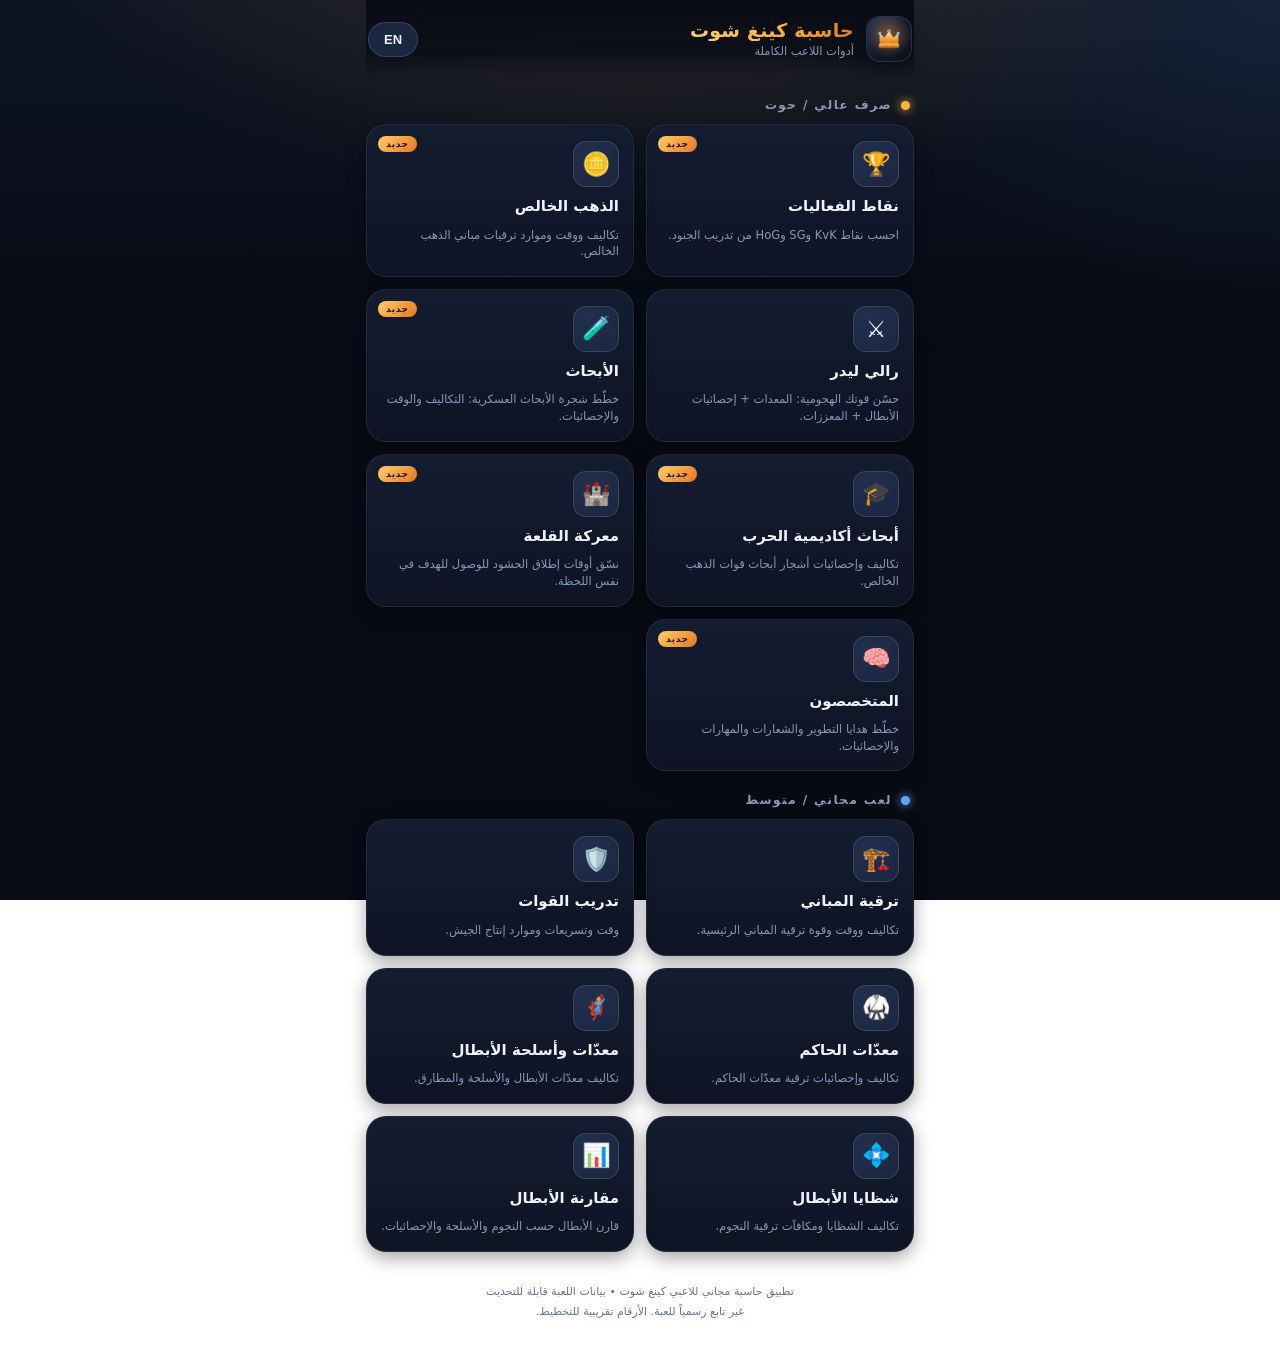
==== index.html @ 48570711 "Initial commit via Netlify [skip ci]" ====
<!DOCTYPE html>
<html lang="ar" dir="rtl">
<head>
<meta charset="UTF-8" />
<meta name="viewport" content="width=device-width, initial-scale=1.0, viewport-fit=cover" />
<meta name="theme-color" content="#080b14" />
<title>حاسبة كينغ شوت</title>
<link rel="manifest" href="manifest.webmanifest" />
<link rel="icon" href="icon.svg" type="image/svg+xml" />
<link rel="apple-touch-icon" href="icon-192.png" />
<link rel="stylesheet" href="styles.css" />
</head>
<body>
<div class="app">
  <header class="top">
    <button class="backbtn" id="backBtn" aria-label="back">→</button>
    <div class="logo"><img src="icon.svg" alt="K" /></div>
    <div class="brand"><span class="name" id="brandName">حاسبة كينغ شوت</span><small id="brandSub">أدوات اللاعب الكاملة</small></div>
    <button class="langbtn" id="langBtn">EN</button>
  </header>

  <!-- HOME -->
  <div class="view active" id="home">
    <div class="install" id="installBar">
      <span id="installTxt">ثبّت التطبيق على جهازك</span>
      <button id="installBtn">تثبيت</button>
    </div>
    <div id="homeContent"></div>
    <footer id="footer"></footer>
  </div>

  <!-- CALCULATOR -->
  <div class="view" id="calc">
    <div class="calc-head"><div class="chip" id="calcChip"></div><div><h2 id="calcTitle"></h2><p id="calcDesc"></p></div></div>
    <div class="panel" id="calcInputs"></div>
    <div class="results" id="calcResults"></div>
  </div>
</div>

<script src="data.js"></script>
<script src="data2.js"></script>
<script src="data3.js"></script>
<script src="data4.js"></script>
<script src="app.js"></script>
</body>
</html>
---- styles.css ----
:root{
  --bg:#080b14; --bg2:#0e1424;
  --surface:#141c30; --surface2:#1b2640; --surface3:#222f4d;
  --line:rgba(255,255,255,.07); --line2:rgba(255,255,255,.13);
  --txt:#eef2fb; --muted:#8a98b5; --muted2:#67738f;
  --gold:#f7b53b; --gold2:#ffcf6b; --gold-deep:#e8761f;
  --red:#ff5d6c; --blue:#5aa9ff; --green:#46e0a0;
  --shadow:0 16px 40px rgba(0,0,0,.5);
  --shadow-sm:0 6px 18px rgba(0,0,0,.35);
}
*{box-sizing:border-box;-webkit-tap-highlight-color:transparent}
html,body{margin:0;padding:0}
body{
  font-family:"Segoe UI",Tahoma,system-ui,"Noto Sans Arabic",sans-serif;
  color:var(--txt);min-height:100vh;
  background:
    radial-gradient(900px 480px at 50% -120px,rgba(247,181,59,.16),transparent 70%),
    radial-gradient(700px 500px at 100% 0,rgba(90,169,255,.10),transparent 60%),
    linear-gradient(180deg,var(--bg2),var(--bg) 40%);
  background-attachment:fixed;
  padding-bottom:env(safe-area-inset-bottom);
  overscroll-behavior-y:none;
}
.app{max-width:580px;margin:0 auto;padding:0 16px 48px}

/* ---------- Header ---------- */
header.top{
  position:sticky;top:0;z-index:30;
  background:linear-gradient(180deg,rgba(8,11,20,.92),rgba(8,11,20,.72) 70%,transparent);
  backdrop-filter:blur(14px);-webkit-backdrop-filter:blur(14px);
  display:flex;align-items:center;gap:12px;padding:16px 2px 14px;margin-bottom:14px;
}
.logo{width:46px;height:46px;border-radius:14px;flex-shrink:0;box-shadow:var(--shadow-sm);
  background:#0e1424;border:1px solid var(--line2)}
.logo img{width:100%;height:100%;display:block;border-radius:14px}
.brand{flex:1;min-width:0}
.brand .name{font-weight:800;font-size:19px;letter-spacing:.2px;line-height:1.1;
  background:linear-gradient(92deg,var(--gold2),var(--gold) 55%,var(--gold-deep));
  -webkit-background-clip:text;background-clip:text;color:transparent}
.brand small{display:block;font-weight:500;font-size:11.5px;color:var(--muted);margin-top:3px}
.langbtn{background:var(--surface2);border:1px solid var(--line2);color:var(--txt);border-radius:999px;
  padding:9px 15px;font-weight:800;font-size:13px;cursor:pointer;transition:.15s}
.langbtn:active{transform:scale(.95)}
.backbtn{background:var(--surface2);border:1px solid var(--line2);color:var(--txt);border-radius:12px;
  width:42px;height:42px;display:none;place-items:center;cursor:pointer;font-size:20px;flex-shrink:0}
.backbtn:active{transform:scale(.95)}

/* ---------- Install bar ---------- */
.install{display:none;background:linear-gradient(135deg,rgba(247,181,59,.14),rgba(232,118,31,.06));
  border:1px solid rgba(247,181,59,.4);border-radius:16px;padding:13px 15px;margin-bottom:16px;
  font-size:13.5px;align-items:center;gap:10px}
.install button{margin-inline-start:auto;background:linear-gradient(135deg,var(--gold2),var(--gold-deep));
  color:#241402;border:none;border-radius:11px;padding:9px 16px;font-weight:800;cursor:pointer;white-space:nowrap}

/* ---------- Section title ---------- */
.sec-title{display:flex;align-items:center;gap:9px;margin:22px 4px 12px;font-size:12px;color:var(--muted);
  font-weight:800;text-transform:uppercase;letter-spacing:1.4px}
.sec-title .dot{width:9px;height:9px;border-radius:50%;background:var(--gold);box-shadow:0 0 10px var(--gold)}
.sec-title.free .dot{background:var(--blue);box-shadow:0 0 10px var(--blue)}
.sec-title .ln{flex:1;height:1px;background:linear-gradient(90deg,var(--line2),transparent)}

/* ---------- Tools grid ---------- */
.grid{display:grid;grid-template-columns:1fr 1fr;gap:12px}
.tool{position:relative;overflow:hidden;cursor:pointer;border-radius:20px;padding:16px 14px;min-height:122px;
  display:flex;flex-direction:column;gap:10px;transition:transform .14s,border-color .14s;
  background:linear-gradient(180deg,var(--surface),var(--bg2));border:1px solid var(--line);
  box-shadow:var(--shadow-sm)}
.tool::before{content:"";position:absolute;inset:0 0 auto 0;height:2px;
  background:linear-gradient(90deg,transparent,var(--gold),transparent);opacity:0;transition:.2s}
.tool:active{transform:scale(.97)}
.tool.live:active{border-color:var(--gold)}
.tool.live:hover::before{opacity:.9}
.tool .ic{width:46px;height:46px;border-radius:13px;display:grid;place-items:center;font-size:23px;
  background:radial-gradient(circle at 30% 25%,var(--surface3),var(--surface2));border:1px solid var(--line2)}
.tool h3{margin:0;font-size:15px;font-weight:800;line-height:1.3}
.tool p{margin:0;font-size:11.5px;color:var(--muted);line-height:1.45}
.tool.soon{opacity:.5}
.tool.soon .ic{filter:grayscale(.6)}
.badge{position:absolute;top:11px;inset-inline-end:11px;font-size:9px;font-weight:900;letter-spacing:.6px;
  padding:3px 8px;border-radius:999px;background:linear-gradient(135deg,var(--gold2),var(--gold-deep));color:#241402}
.badge.soon{background:var(--surface3);color:var(--muted);border:1px solid var(--line2)}

/* ---------- Calculator view ---------- */
.view{display:none}
.view.active{display:block;animation:fade .28s ease}
@keyframes fade{from{opacity:0;transform:translateY(8px)}to{opacity:1;transform:none}}
.calc-head{display:flex;gap:13px;align-items:flex-start;margin:6px 2px 18px}
.calc-head .chip{width:50px;height:50px;border-radius:15px;display:grid;place-items:center;font-size:26px;flex-shrink:0;
  background:radial-gradient(circle at 30% 25%,var(--surface3),var(--surface2));border:1px solid var(--line2)}
.calc-head h2{margin:0 0 4px;font-size:22px;font-weight:800;line-height:1.15}
.calc-head p{margin:0;color:var(--muted);font-size:13px;line-height:1.5}

.panel{background:linear-gradient(180deg,var(--surface),var(--bg2));border:1px solid var(--line);
  border-radius:20px;padding:18px;margin-bottom:14px;box-shadow:var(--shadow-sm)}
.panel-title{font-size:12px;font-weight:800;color:var(--muted);letter-spacing:.8px;text-transform:uppercase;margin:-2px 0 14px}
.field{margin-bottom:15px}
.field:last-child{margin-bottom:0}
label{display:block;font-size:12.5px;color:var(--muted);font-weight:700;margin-bottom:8px}
select,input[type=number],input[type=text]{
  width:100%;background:var(--bg);border:1px solid var(--line2);color:var(--txt);border-radius:13px;
  padding:14px 15px;font-size:15.5px;font-weight:700;font-family:inherit;outline:none;transition:border-color .15s;
  -webkit-appearance:none;appearance:none}
select{background-image:url("data:image/svg+xml,%3Csvg xmlns='http://www.w3.org/2000/svg' width='12' height='8' viewBox='0 0 12 8'%3E%3Cpath fill='%238a98b5' d='M1 1l5 5 5-5'/%3E%3C/svg%3E");
  background-repeat:no-repeat;background-position:left 16px center;padding-inline-start:38px}
html[dir=ltr] select{background-position:right 16px center;padding-inline-start:15px;padding-inline-end:38px}
select:focus,input:focus{border-color:var(--gold)}
.row2{display:grid;grid-template-columns:1fr 1fr;gap:11px}
.row3{display:grid;grid-template-columns:1fr 1fr 1fr;gap:9px}
.seg{display:flex;gap:7px;flex-wrap:wrap}
.seg button{flex:1;min-width:42px;background:var(--bg);border:1px solid var(--line2);color:var(--txt);
  border-radius:11px;padding:11px 6px;font-weight:800;font-size:13.5px;cursor:pointer;transition:.12s}
.seg button.on{background:linear-gradient(135deg,var(--gold2),var(--gold-deep));color:#241402;border-color:transparent}

/* ---------- Results ---------- */
.results{position:relative;border-radius:20px;padding:18px;overflow:hidden;
  background:linear-gradient(180deg,var(--surface2),var(--surface));border:1px solid rgba(247,181,59,.34);
  box-shadow:var(--shadow)}
.results::before{content:"";position:absolute;inset:0 0 auto 0;height:3px;
  background:linear-gradient(90deg,var(--gold-deep),var(--gold2),var(--gold-deep))}
.results h4{margin:0 0 14px;font-size:12.5px;color:var(--gold);font-weight:900;letter-spacing:1px;text-transform:uppercase}
.stat{display:flex;align-items:center;gap:12px;padding:12px 0;border-bottom:1px solid var(--line)}
.stat:last-child{border-bottom:none}
.stat .si{width:38px;height:38px;border-radius:11px;background:var(--bg);display:grid;place-items:center;font-size:18px;flex-shrink:0;border:1px solid var(--line)}
.stat .sl{flex:1;font-size:14px;color:var(--muted);font-weight:700}
.stat .sv{font-size:17px;font-weight:800;letter-spacing:.3px;text-align:end}
.stat .sv small{color:var(--muted2);font-weight:600;font-size:11.5px}
.stat .sv.big{font-size:20px;color:var(--gold2)}
.stat.total{margin-top:4px;padding-top:14px;border-top:2px solid var(--line2)}
.hint{font-size:11.5px;color:var(--muted);margin-top:12px;line-height:1.55;text-align:center}
.empty{text-align:center;color:var(--muted);font-size:13.5px;padding:14px 6px;line-height:1.6}

footer{text-align:center;color:var(--muted2);font-size:11px;margin-top:30px;line-height:1.8;padding:0 10px}
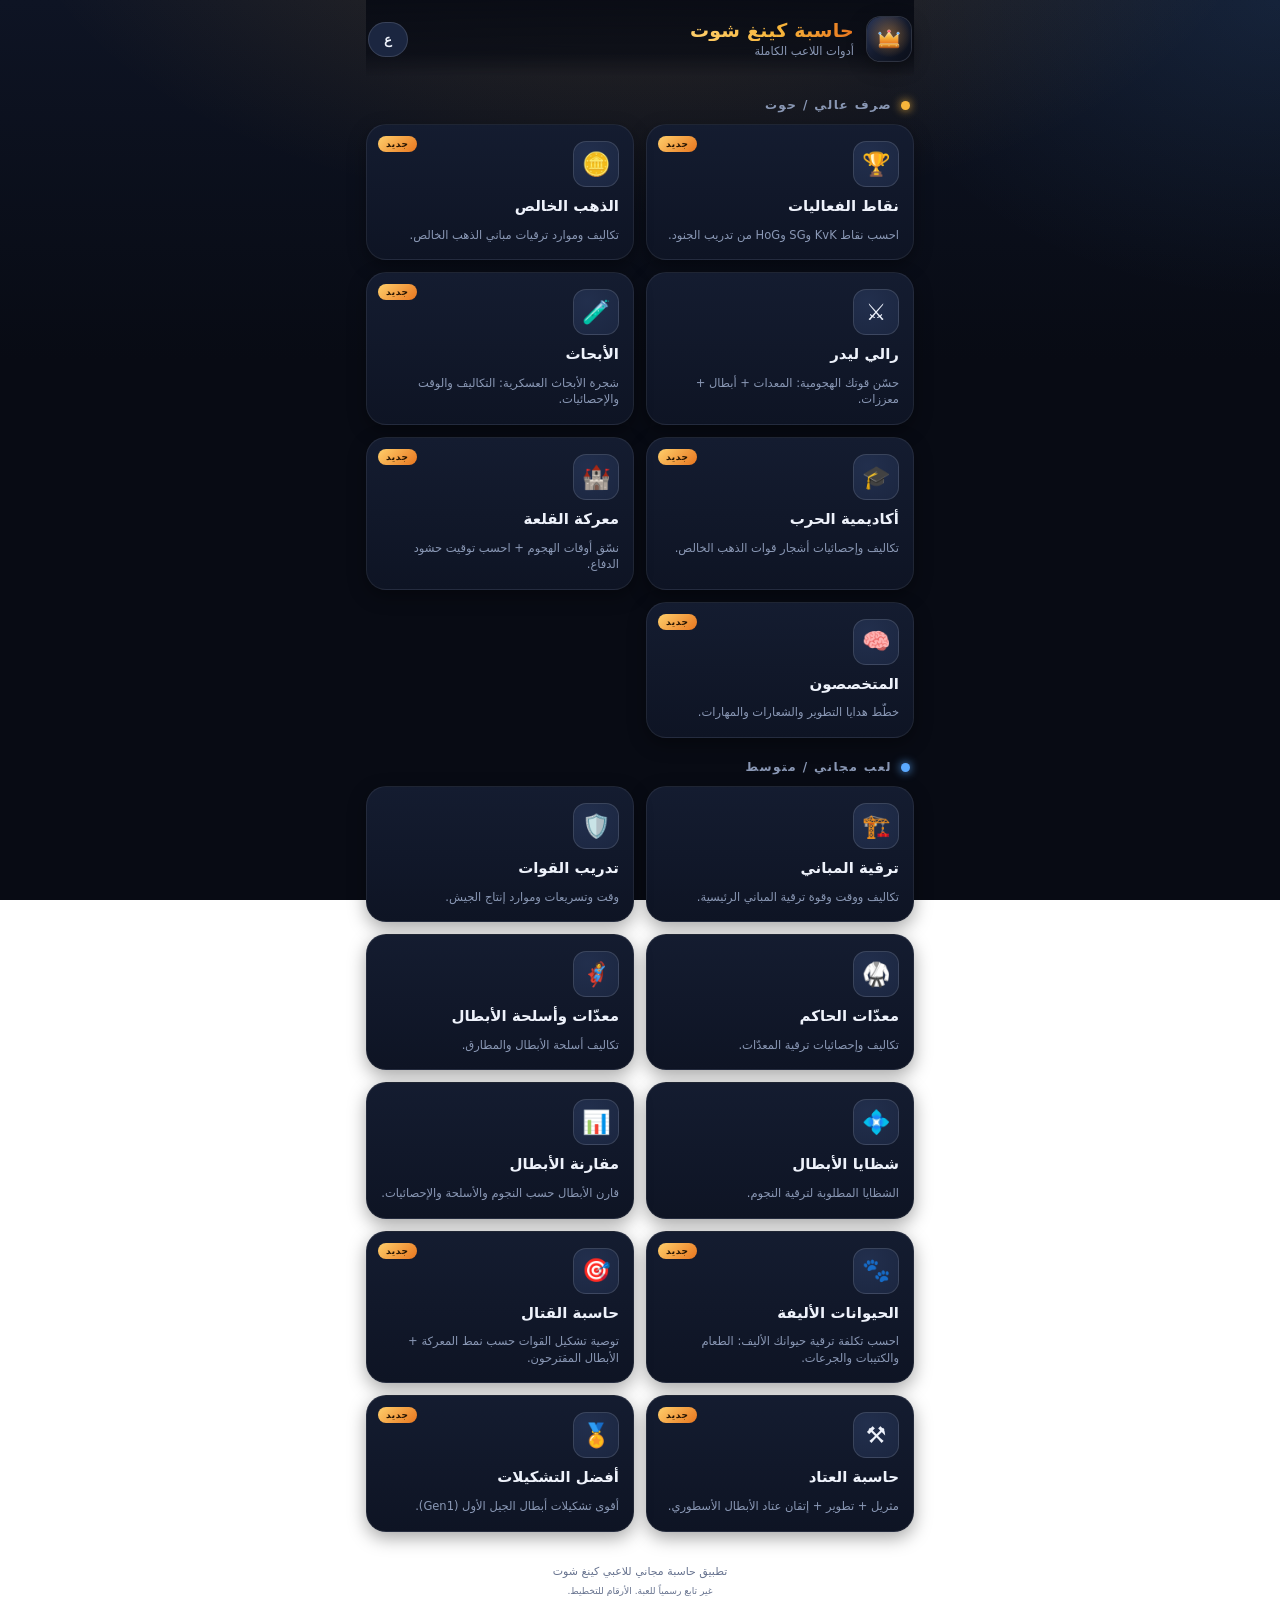
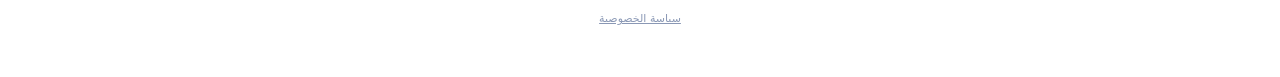
==== commit bba252b8: "Restructure to clean root + deploy latest - Serve app from repo root (remove nested kingshot-app/kin" ====
--- a/index.html
+++ b/index.html
@@ -9,6 +9,7 @@
 <link rel="icon" href="icon.svg" type="image/svg+xml" />
 <link rel="apple-touch-icon" href="icon-192.png" />
 <link rel="stylesheet" href="styles.css" />
+<script async src="https://pagead2.googlesyndication.com/pagead/js/adsbygoogle.js?client=ca-pub-5024836373924564" crossorigin="anonymous"></script>
 </head>
 <body>
 <div class="app">
@@ -16,7 +17,16 @@
     <button class="backbtn" id="backBtn" aria-label="back">→</button>
     <div class="logo"><img src="icon.svg" alt="K" /></div>
     <div class="brand"><span class="name" id="brandName">حاسبة كينغ شوت</span><small id="brandSub">أدوات اللاعب الكاملة</small></div>
-    <button class="langbtn" id="langBtn">EN</button>
+    <div class="lang-wrap" id="langWrap">
+      <button class="langbtn" id="langBtn" aria-label="Language">ع</button>
+      <div class="lang-drop" id="langDrop">
+        <button data-lang="ar">عربي</button>
+        <button data-lang="en">English</button>
+        <button data-lang="zh">中文</button>
+        <button data-lang="ko">한국어</button>
+        <button data-lang="es">Español</button>
+      </div>
+    </div>
   </header>
 
   <!-- HOME -->
@@ -41,6 +51,7 @@
 <script src="data2.js"></script>
 <script src="data3.js"></script>
 <script src="data4.js"></script>
+<script src="data5.js"></script>
 <script src="app.js"></script>
 </body>
 </html>
--- a/styles.css
+++ b/styles.css
@@ -44,6 +44,21 @@
 .backbtn{background:var(--surface2);border:1px solid var(--line2);color:var(--txt);border-radius:12px;
   width:42px;height:42px;display:none;place-items:center;cursor:pointer;font-size:20px;flex-shrink:0}
 .backbtn:active{transform:scale(.95)}
+
+/* ---------- Language picker ---------- */
+.lang-wrap{position:relative;flex-shrink:0}
+.lang-drop{
+  display:none;position:absolute;top:calc(100% + 8px);inset-inline-end:0;
+  background:var(--surface2);border:1px solid var(--line2);border-radius:16px;
+  padding:6px;z-index:200;min-width:140px;box-shadow:var(--shadow);
+  animation:fade .18s ease}
+.lang-drop.open{display:block}
+.lang-drop button{
+  display:block;width:100%;text-align:start;padding:11px 16px;
+  background:none;border:none;color:var(--txt);font-weight:700;font-size:14px;
+  font-family:inherit;border-radius:10px;cursor:pointer;transition:.12s}
+.lang-drop button:hover{background:var(--surface3)}
+.lang-drop button.cur{color:var(--gold);background:var(--surface3)}
 
 /* ---------- Install bar ---------- */
 .install{display:none;background:linear-gradient(135deg,rgba(247,181,59,.14),rgba(232,118,31,.06));
@@ -130,3 +145,40 @@
 .empty{text-align:center;color:var(--muted);font-size:13.5px;padding:14px 6px;line-height:1.6}
 
 footer{text-align:center;color:var(--muted2);font-size:11px;margin-top:30px;line-height:1.8;padding:0 10px}
+
+/* ---------- صور اللعبة ---------- */
+.tool .ic img{width:36px;height:36px;object-fit:contain;border-radius:9px}
+.bldg-img{width:52px;height:52px;object-fit:contain;border-radius:10px;margin-bottom:8px;display:block}
+.troop-ic{width:28px;height:28px;object-fit:contain;border-radius:7px;vertical-align:middle}
+.res-ic{width:24px;height:24px;object-fit:contain;border-radius:6px;vertical-align:middle}
+.portrait-wrap{text-align:center;margin-bottom:14px}
+.portrait-wrap img{width:80px;height:80px;border-radius:50%;object-fit:cover;
+  border:2px solid var(--gold);background:var(--surface2);transition:opacity .25s}
+
+/* ---- الإعلانات وموافقة الكوكيز ---- */
+.ad-wrap{margin:18px 0;min-height:90px;display:flex;align-items:center;justify-content:center;
+  background:var(--surface);border:1px dashed var(--line2);border-radius:16px;overflow:hidden}
+.ad-wrap ins{width:100%}
+.consent-bar{position:fixed;inset-inline:0;bottom:0;z-index:300;display:flex;flex-wrap:wrap;
+  align-items:center;justify-content:center;gap:12px;padding:14px 18px;
+  background:var(--surface2);border-top:1px solid var(--line2);box-shadow:0 -10px 30px rgba(0,0,0,.45);
+  font-size:13px;color:var(--txt);animation:fade .25s ease}
+.consent-bar a{color:var(--gold2)}
+.consent-btns{display:flex;gap:8px}
+.consent-bar button{border:none;border-radius:11px;padding:9px 18px;font-weight:800;font-size:13px;
+  font-family:inherit;cursor:pointer;background:linear-gradient(135deg,var(--gold2),var(--gold-deep));color:#241402}
+.consent-bar button.ghost{background:var(--surface3);color:var(--muted);border:1px solid var(--line2)}
+
+/* ---- مُحدِّد الوقت بأزرار +/− ---- */
+.time-stepper{display:flex;align-items:flex-start;justify-content:center;gap:6px;
+  background:var(--bg);border:1px solid var(--line2);border-radius:13px;padding:12px 8px}
+.ts-col{display:flex;flex-direction:column;align-items:center;gap:6px;flex:1;max-width:96px}
+.ts-btn{width:100%;background:var(--surface3);border:1px solid var(--line2);color:var(--gold2);
+  border-radius:10px;padding:9px 0;font-size:20px;font-weight:800;line-height:1;cursor:pointer;
+  font-family:inherit;-webkit-user-select:none;user-select:none;transition:.1s}
+.ts-btn:active{transform:scale(.93);background:var(--surface2)}
+.ts-in{width:100%;text-align:center;font-size:24px;font-weight:900;font-family:monospace;
+  background:transparent;border:none;color:var(--txt);padding:4px 0;outline:none;-webkit-appearance:none;appearance:none}
+.ts-in::-webkit-outer-spin-button,.ts-in::-webkit-inner-spin-button{-webkit-appearance:none;margin:0}
+.ts-lbl{font-size:10px;color:var(--muted);font-weight:700}
+.ts-sep{font-size:22px;font-weight:900;color:var(--muted2);margin-top:46px}
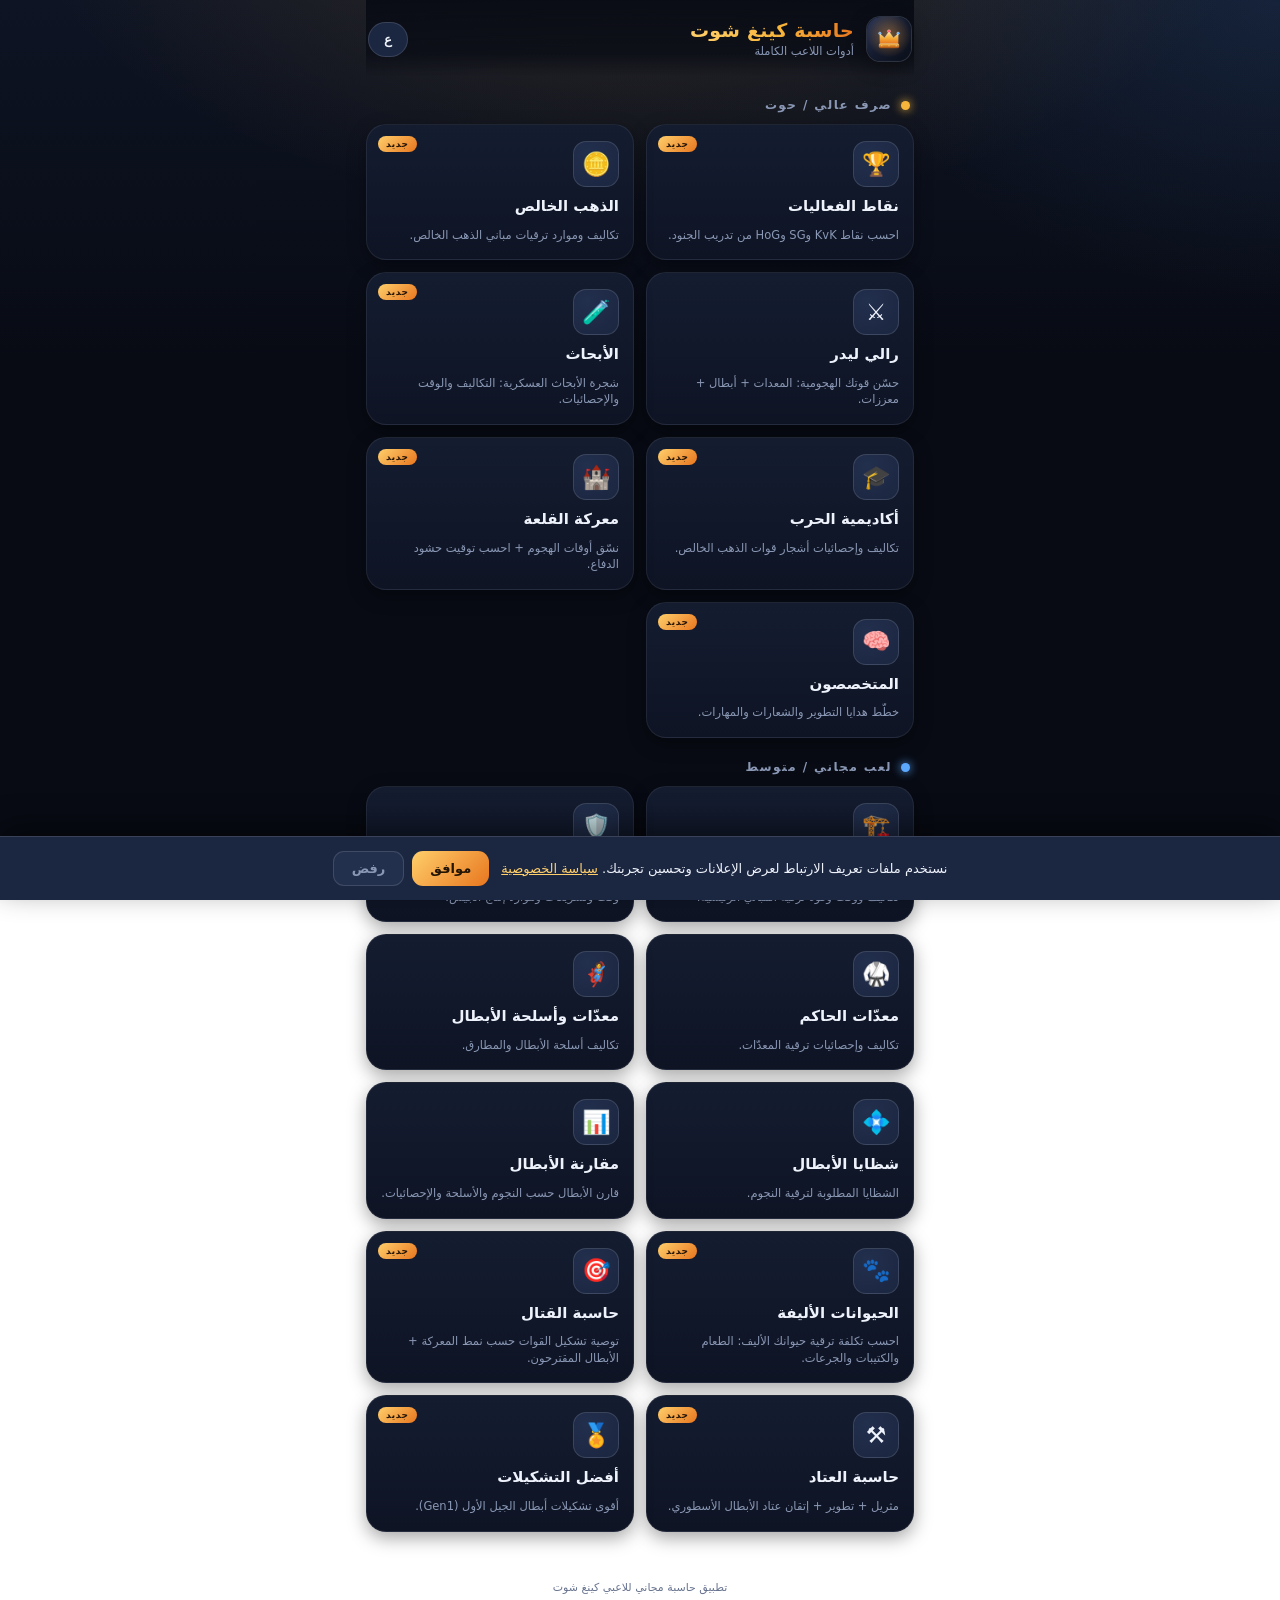
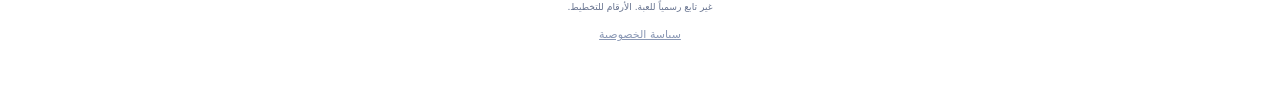
==== commit 6aed9cda: "Ads: wire display banner (slot 2234371542) on home + calc results; collapse empty slots during revie" ====
--- a/index.html
+++ b/index.html
@@ -44,6 +44,7 @@
     <div class="calc-head"><div class="chip" id="calcChip"></div><div><h2 id="calcTitle"></h2><p id="calcDesc"></p></div></div>
     <div class="panel" id="calcInputs"></div>
     <div class="results" id="calcResults"></div>
+    <div id="calcAd"></div>
   </div>
 </div>
 
--- a/styles.css
+++ b/styles.css
@@ -156,9 +156,8 @@
   border:2px solid var(--gold);background:var(--surface2);transition:opacity .25s}
 
 /* ---- الإعلانات وموافقة الكوكيز ---- */
-.ad-wrap{margin:18px 0;min-height:90px;display:flex;align-items:center;justify-content:center;
-  background:var(--surface);border:1px dashed var(--line2);border-radius:16px;overflow:hidden}
-.ad-wrap ins{width:100%}
+.ad-wrap{margin:16px 0;overflow:hidden;text-align:center}
+.ad-wrap ins{width:100%;display:block}
 .consent-bar{position:fixed;inset-inline:0;bottom:0;z-index:300;display:flex;flex-wrap:wrap;
   align-items:center;justify-content:center;gap:12px;padding:14px 18px;
   background:var(--surface2);border-top:1px solid var(--line2);box-shadow:0 -10px 30px rgba(0,0,0,.45);
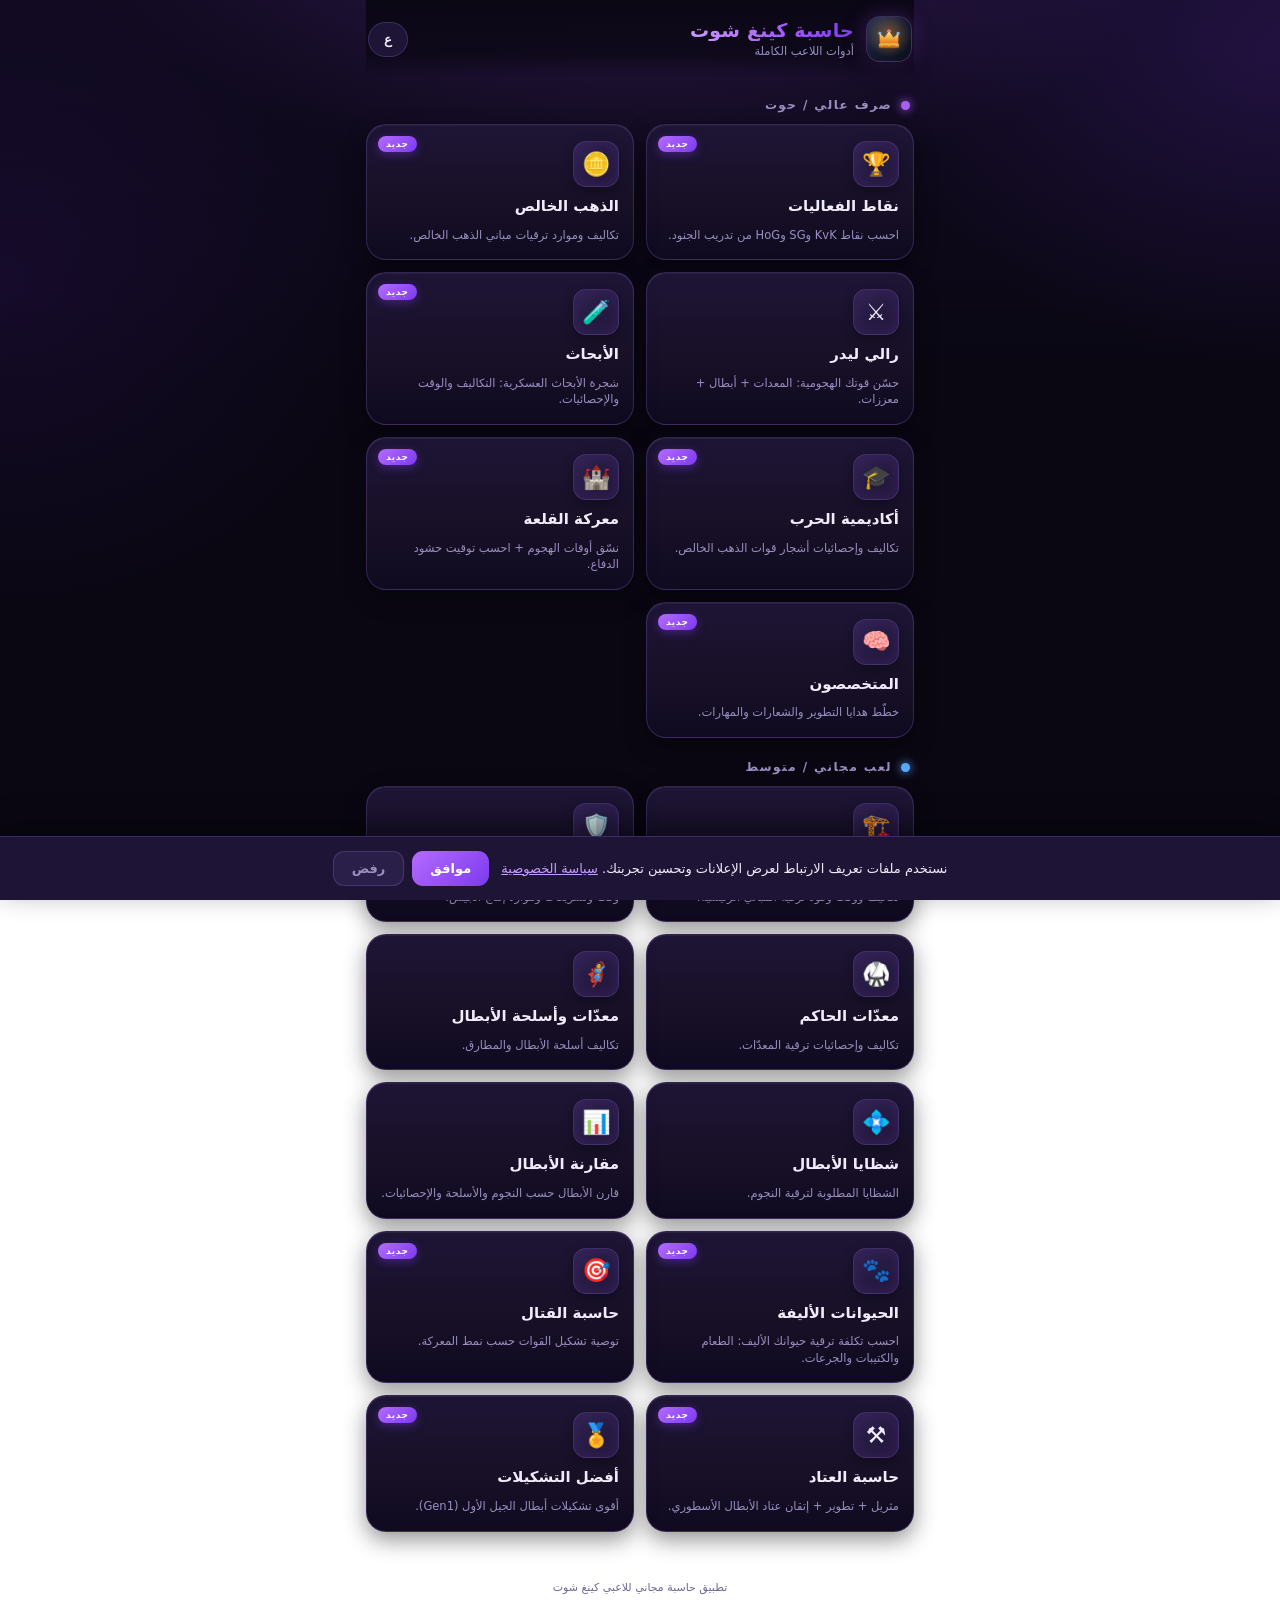
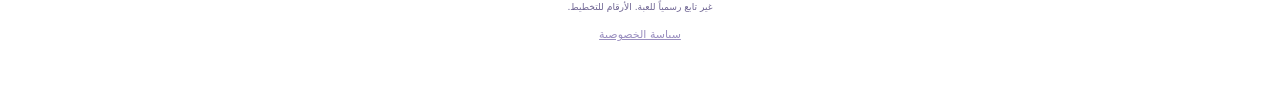
==== commit abb077c4: "Redesign: TapStorm-style dark violet glossy gaming theme (purple gradients, glowing cards, white-on-" ====
--- a/index.html
+++ b/index.html
@@ -3,7 +3,7 @@
 <head>
 <meta charset="UTF-8" />
 <meta name="viewport" content="width=device-width, initial-scale=1.0, viewport-fit=cover" />
-<meta name="theme-color" content="#080b14" />
+<meta name="theme-color" content="#0a0713" />
 <title>حاسبة كينغ شوت</title>
 <link rel="manifest" href="manifest.webmanifest" />
 <link rel="icon" href="icon.svg" type="image/svg+xml" />
--- a/styles.css
+++ b/styles.css
@@ -1,12 +1,17 @@
 :root{
-  --bg:#080b14; --bg2:#0e1424;
-  --surface:#141c30; --surface2:#1b2640; --surface3:#222f4d;
-  --line:rgba(255,255,255,.07); --line2:rgba(255,255,255,.13);
-  --txt:#eef2fb; --muted:#8a98b5; --muted2:#67738f;
-  --gold:#f7b53b; --gold2:#ffcf6b; --gold-deep:#e8761f;
+  /* --- TapStorm-style dark violet theme --- */
+  --bg:#0a0713; --bg2:#100a20;
+  --surface:#171026; --surface2:#1e1536; --surface3:#2a1f49;
+  --line:rgba(168,130,255,.10); --line2:rgba(168,130,255,.22);
+  --txt:#f1ecfb; --muted:#9a8fc0; --muted2:#6f6593;
+  /* --gold* names kept (app.js references them inline) but now hold the VIOLET accent */
+  --gold:#a85ff5; --gold2:#c79bff; --gold-deep:#7c3aed;
+  --acc-grad:linear-gradient(135deg,#b56bff,#7c3aed);
+  --coin:#f6c945;
   --red:#ff5d6c; --blue:#5aa9ff; --green:#46e0a0;
-  --shadow:0 16px 40px rgba(0,0,0,.5);
-  --shadow-sm:0 6px 18px rgba(0,0,0,.35);
+  --glow:0 0 26px rgba(168,85,247,.4);
+  --shadow:0 18px 44px rgba(0,0,0,.55);
+  --shadow-sm:0 8px 22px rgba(0,0,0,.42);
 }
 *{box-sizing:border-box;-webkit-tap-highlight-color:transparent}
 html,body{margin:0;padding:0}
@@ -14,9 +19,10 @@
   font-family:"Segoe UI",Tahoma,system-ui,"Noto Sans Arabic",sans-serif;
   color:var(--txt);min-height:100vh;
   background:
-    radial-gradient(900px 480px at 50% -120px,rgba(247,181,59,.16),transparent 70%),
-    radial-gradient(700px 500px at 100% 0,rgba(90,169,255,.10),transparent 60%),
-    linear-gradient(180deg,var(--bg2),var(--bg) 40%);
+    radial-gradient(820px 460px at 50% -130px,rgba(168,85,247,.22),transparent 70%),
+    radial-gradient(680px 520px at 100% 6%,rgba(124,58,237,.16),transparent 60%),
+    radial-gradient(620px 520px at 0% 32%,rgba(91,33,182,.13),transparent 62%),
+    linear-gradient(180deg,var(--bg2),var(--bg) 42%);
   background-attachment:fixed;
   padding-bottom:env(safe-area-inset-bottom);
   overscroll-behavior-y:none;
@@ -26,12 +32,13 @@
 /* ---------- Header ---------- */
 header.top{
   position:sticky;top:0;z-index:30;
-  background:linear-gradient(180deg,rgba(8,11,20,.92),rgba(8,11,20,.72) 70%,transparent);
+  background:linear-gradient(180deg,rgba(10,7,19,.94),rgba(10,7,19,.74) 70%,transparent);
   backdrop-filter:blur(14px);-webkit-backdrop-filter:blur(14px);
   display:flex;align-items:center;gap:12px;padding:16px 2px 14px;margin-bottom:14px;
 }
-.logo{width:46px;height:46px;border-radius:14px;flex-shrink:0;box-shadow:var(--shadow-sm);
-  background:#0e1424;border:1px solid var(--line2)}
+.logo{width:46px;height:46px;border-radius:14px;flex-shrink:0;
+  background:radial-gradient(circle at 30% 25%,var(--surface3),var(--surface));border:1px solid var(--line2);
+  box-shadow:var(--shadow-sm),0 0 22px rgba(168,85,247,.3)}
 .logo img{width:100%;height:100%;display:block;border-radius:14px}
 .brand{flex:1;min-width:0}
 .brand .name{font-weight:800;font-size:19px;letter-spacing:.2px;line-height:1.1;
@@ -58,14 +65,15 @@
   background:none;border:none;color:var(--txt);font-weight:700;font-size:14px;
   font-family:inherit;border-radius:10px;cursor:pointer;transition:.12s}
 .lang-drop button:hover{background:var(--surface3)}
-.lang-drop button.cur{color:var(--gold);background:var(--surface3)}
+.lang-drop button.cur{color:var(--gold2);background:var(--surface3)}
 
 /* ---------- Install bar ---------- */
-.install{display:none;background:linear-gradient(135deg,rgba(247,181,59,.14),rgba(232,118,31,.06));
-  border:1px solid rgba(247,181,59,.4);border-radius:16px;padding:13px 15px;margin-bottom:16px;
+.install{display:none;background:linear-gradient(135deg,rgba(168,85,247,.16),rgba(124,58,237,.07));
+  border:1px solid rgba(168,85,247,.4);border-radius:16px;padding:13px 15px;margin-bottom:16px;
   font-size:13.5px;align-items:center;gap:10px}
-.install button{margin-inline-start:auto;background:linear-gradient(135deg,var(--gold2),var(--gold-deep));
-  color:#241402;border:none;border-radius:11px;padding:9px 16px;font-weight:800;cursor:pointer;white-space:nowrap}
+.install button{margin-inline-start:auto;background:var(--acc-grad);
+  color:#fff;border:none;border-radius:11px;padding:9px 16px;font-weight:800;cursor:pointer;white-space:nowrap;
+  box-shadow:0 6px 16px rgba(124,58,237,.4)}
 
 /* ---------- Section title ---------- */
 .sec-title{display:flex;align-items:center;gap:9px;margin:22px 4px 12px;font-size:12px;color:var(--muted);
@@ -77,23 +85,28 @@
 /* ---------- Tools grid ---------- */
 .grid{display:grid;grid-template-columns:1fr 1fr;gap:12px}
 .tool{position:relative;overflow:hidden;cursor:pointer;border-radius:20px;padding:16px 14px;min-height:122px;
-  display:flex;flex-direction:column;gap:10px;transition:transform .14s,border-color .14s;
-  background:linear-gradient(180deg,var(--surface),var(--bg2));border:1px solid var(--line);
-  box-shadow:var(--shadow-sm)}
+  display:flex;flex-direction:column;gap:10px;transition:transform .14s,border-color .14s,box-shadow .14s;
+  background:linear-gradient(180deg,var(--surface2),var(--surface) 58%,var(--bg2));border:1px solid var(--line2);
+  box-shadow:var(--shadow-sm),inset 0 1px 0 rgba(255,255,255,.05)}
 .tool::before{content:"";position:absolute;inset:0 0 auto 0;height:2px;
-  background:linear-gradient(90deg,transparent,var(--gold),transparent);opacity:0;transition:.2s}
+  background:linear-gradient(90deg,transparent,var(--gold2),transparent);opacity:0;transition:.2s}
+.tool::after{content:"";position:absolute;inset:auto -40% -60% -40%;height:120px;border-radius:50%;
+  background:radial-gradient(circle,rgba(168,85,247,.16),transparent 70%);opacity:0;transition:.2s;pointer-events:none}
 .tool:active{transform:scale(.97)}
 .tool.live:active{border-color:var(--gold)}
-.tool.live:hover::before{opacity:.9}
+.tool.live:hover{box-shadow:var(--shadow-sm),0 0 22px rgba(168,85,247,.18),inset 0 1px 0 rgba(255,255,255,.05)}
+.tool.live:hover::before{opacity:.95}
+.tool.live:hover::after{opacity:1}
 .tool .ic{width:46px;height:46px;border-radius:13px;display:grid;place-items:center;font-size:23px;
-  background:radial-gradient(circle at 30% 25%,var(--surface3),var(--surface2));border:1px solid var(--line2)}
+  background:radial-gradient(circle at 30% 25%,var(--surface3),var(--surface2));border:1px solid var(--line2);
+  box-shadow:inset 0 0 16px rgba(168,85,247,.18),0 4px 12px rgba(0,0,0,.3)}
 .tool h3{margin:0;font-size:15px;font-weight:800;line-height:1.3}
 .tool p{margin:0;font-size:11.5px;color:var(--muted);line-height:1.45}
 .tool.soon{opacity:.5}
 .tool.soon .ic{filter:grayscale(.6)}
 .badge{position:absolute;top:11px;inset-inline-end:11px;font-size:9px;font-weight:900;letter-spacing:.6px;
-  padding:3px 8px;border-radius:999px;background:linear-gradient(135deg,var(--gold2),var(--gold-deep));color:#241402}
-.badge.soon{background:var(--surface3);color:var(--muted);border:1px solid var(--line2)}
+  padding:3px 8px;border-radius:999px;background:var(--acc-grad);color:#fff;box-shadow:0 3px 10px rgba(124,58,237,.4)}
+.badge.soon{background:var(--surface3);color:var(--muted);border:1px solid var(--line2);box-shadow:none}
 
 /* ---------- Calculator view ---------- */
 .view{display:none}
@@ -101,46 +114,55 @@
 @keyframes fade{from{opacity:0;transform:translateY(8px)}to{opacity:1;transform:none}}
 .calc-head{display:flex;gap:13px;align-items:flex-start;margin:6px 2px 18px}
 .calc-head .chip{width:50px;height:50px;border-radius:15px;display:grid;place-items:center;font-size:26px;flex-shrink:0;
-  background:radial-gradient(circle at 30% 25%,var(--surface3),var(--surface2));border:1px solid var(--line2)}
+  background:radial-gradient(circle at 30% 25%,var(--surface3),var(--surface2));border:1px solid var(--line2);
+  box-shadow:inset 0 0 18px rgba(168,85,247,.2),0 4px 12px rgba(0,0,0,.3)}
 .calc-head h2{margin:0 0 4px;font-size:22px;font-weight:800;line-height:1.15}
 .calc-head p{margin:0;color:var(--muted);font-size:13px;line-height:1.5}
 
-.panel{background:linear-gradient(180deg,var(--surface),var(--bg2));border:1px solid var(--line);
-  border-radius:20px;padding:18px;margin-bottom:14px;box-shadow:var(--shadow-sm)}
+.panel{background:linear-gradient(180deg,var(--surface2),var(--surface) 60%,var(--bg2));border:1px solid var(--line2);
+  border-radius:20px;padding:18px;margin-bottom:14px;box-shadow:var(--shadow-sm),inset 0 1px 0 rgba(255,255,255,.04)}
 .panel-title{font-size:12px;font-weight:800;color:var(--muted);letter-spacing:.8px;text-transform:uppercase;margin:-2px 0 14px}
 .field{margin-bottom:15px}
 .field:last-child{margin-bottom:0}
 label{display:block;font-size:12.5px;color:var(--muted);font-weight:700;margin-bottom:8px}
 select,input[type=number],input[type=text]{
-  width:100%;background:var(--bg);border:1px solid var(--line2);color:var(--txt);border-radius:13px;
-  padding:14px 15px;font-size:15.5px;font-weight:700;font-family:inherit;outline:none;transition:border-color .15s;
+  width:100%;background:rgba(8,5,16,.7);border:1px solid var(--line2);color:var(--txt);border-radius:13px;
+  padding:14px 15px;font-size:15.5px;font-weight:700;font-family:inherit;outline:none;transition:border-color .15s,box-shadow .15s;
   -webkit-appearance:none;appearance:none}
-select{background-image:url("data:image/svg+xml,%3Csvg xmlns='http://www.w3.org/2000/svg' width='12' height='8' viewBox='0 0 12 8'%3E%3Cpath fill='%238a98b5' d='M1 1l5 5 5-5'/%3E%3C/svg%3E");
+select{background-image:url("data:image/svg+xml,%3Csvg xmlns='http://www.w3.org/2000/svg' width='12' height='8' viewBox='0 0 12 8'%3E%3Cpath fill='%239a8fc0' d='M1 1l5 5 5-5'/%3E%3C/svg%3E");
   background-repeat:no-repeat;background-position:left 16px center;padding-inline-start:38px}
 html[dir=ltr] select{background-position:right 16px center;padding-inline-start:15px;padding-inline-end:38px}
-select:focus,input:focus{border-color:var(--gold)}
+select:focus,input:focus{border-color:var(--gold);box-shadow:0 0 0 3px rgba(168,85,247,.2)}
 .row2{display:grid;grid-template-columns:1fr 1fr;gap:11px}
 .row3{display:grid;grid-template-columns:1fr 1fr 1fr;gap:9px}
 .seg{display:flex;gap:7px;flex-wrap:wrap}
-.seg button{flex:1;min-width:42px;background:var(--bg);border:1px solid var(--line2);color:var(--txt);
+.seg button{flex:1;min-width:42px;background:rgba(8,5,16,.6);border:1px solid var(--line2);color:var(--txt);
   border-radius:11px;padding:11px 6px;font-weight:800;font-size:13.5px;cursor:pointer;transition:.12s}
-.seg button.on{background:linear-gradient(135deg,var(--gold2),var(--gold-deep));color:#241402;border-color:transparent}
+.seg button.on{background:var(--acc-grad);color:#fff;border-color:transparent;box-shadow:0 6px 16px rgba(124,58,237,.42)}
 
 /* ---------- Results ---------- */
 .results{position:relative;border-radius:20px;padding:18px;overflow:hidden;
-  background:linear-gradient(180deg,var(--surface2),var(--surface));border:1px solid rgba(247,181,59,.34);
-  box-shadow:var(--shadow)}
+  background:linear-gradient(180deg,var(--surface2),var(--surface));border:1px solid rgba(168,85,247,.36);
+  box-shadow:var(--shadow),0 0 28px rgba(124,58,237,.12)}
 .results::before{content:"";position:absolute;inset:0 0 auto 0;height:3px;
   background:linear-gradient(90deg,var(--gold-deep),var(--gold2),var(--gold-deep))}
-.results h4{margin:0 0 14px;font-size:12.5px;color:var(--gold);font-weight:900;letter-spacing:1px;text-transform:uppercase}
+.results h4{margin:0 0 14px;font-size:12.5px;color:var(--gold2);font-weight:900;letter-spacing:1px;text-transform:uppercase}
 .stat{display:flex;align-items:center;gap:12px;padding:12px 0;border-bottom:1px solid var(--line)}
 .stat:last-child{border-bottom:none}
-.stat .si{width:38px;height:38px;border-radius:11px;background:var(--bg);display:grid;place-items:center;font-size:18px;flex-shrink:0;border:1px solid var(--line)}
+.stat .si{width:38px;height:38px;border-radius:11px;background:rgba(8,5,16,.6);display:grid;place-items:center;font-size:18px;flex-shrink:0;border:1px solid var(--line2)}
 .stat .sl{flex:1;font-size:14px;color:var(--muted);font-weight:700}
 .stat .sv{font-size:17px;font-weight:800;letter-spacing:.3px;text-align:end}
 .stat .sv small{color:var(--muted2);font-weight:600;font-size:11.5px}
 .stat .sv.big{font-size:20px;color:var(--gold2)}
 .stat.total{margin-top:4px;padding-top:14px;border-top:2px solid var(--line2)}
+.time-hint{text-align:center;color:var(--gold2);font-size:13.5px;font-weight:800;padding:14px 8px;
+  background:rgba(168,85,247,.1);border:1px dashed rgba(168,85,247,.4);border-radius:12px;margin-top:6px;line-height:1.6}
+.copy-btn{width:100%;margin-top:16px;padding:14px;border:none;border-radius:14px;cursor:pointer;
+  font-family:inherit;font-size:15px;font-weight:900;letter-spacing:.3px;color:#fff;
+  background:var(--acc-grad);
+  box-shadow:0 8px 22px rgba(124,58,237,.45);transition:transform .12s,filter .12s,background .2s}
+.copy-btn:active{transform:scale(.985);filter:brightness(1.06)}
+.copy-btn.copied{background:linear-gradient(135deg,#5ef0b4,var(--green));color:#06351f;box-shadow:0 8px 22px rgba(70,224,160,.32)}
 .hint{font-size:11.5px;color:var(--muted);margin-top:12px;line-height:1.55;text-align:center}
 .empty{text-align:center;color:var(--muted);font-size:13.5px;padding:14px 6px;line-height:1.6}
 
@@ -153,7 +175,7 @@
 .res-ic{width:24px;height:24px;object-fit:contain;border-radius:6px;vertical-align:middle}
 .portrait-wrap{text-align:center;margin-bottom:14px}
 .portrait-wrap img{width:80px;height:80px;border-radius:50%;object-fit:cover;
-  border:2px solid var(--gold);background:var(--surface2);transition:opacity .25s}
+  border:2px solid var(--gold);background:var(--surface2);transition:opacity .25s;box-shadow:0 0 20px rgba(168,85,247,.35)}
 
 /* ---- الإعلانات وموافقة الكوكيز ---- */
 .ad-wrap{margin:16px 0;overflow:hidden;text-align:center}
@@ -165,17 +187,17 @@
 .consent-bar a{color:var(--gold2)}
 .consent-btns{display:flex;gap:8px}
 .consent-bar button{border:none;border-radius:11px;padding:9px 18px;font-weight:800;font-size:13px;
-  font-family:inherit;cursor:pointer;background:linear-gradient(135deg,var(--gold2),var(--gold-deep));color:#241402}
+  font-family:inherit;cursor:pointer;background:var(--acc-grad);color:#fff}
 .consent-bar button.ghost{background:var(--surface3);color:var(--muted);border:1px solid var(--line2)}
 
 /* ---- مُحدِّد الوقت بأزرار +/− ---- */
 .time-stepper{display:flex;align-items:flex-start;justify-content:center;gap:6px;
-  background:var(--bg);border:1px solid var(--line2);border-radius:13px;padding:12px 8px}
+  background:rgba(8,5,16,.6);border:1px solid var(--line2);border-radius:13px;padding:12px 8px}
 .ts-col{display:flex;flex-direction:column;align-items:center;gap:6px;flex:1;max-width:96px}
 .ts-btn{width:100%;background:var(--surface3);border:1px solid var(--line2);color:var(--gold2);
   border-radius:10px;padding:9px 0;font-size:20px;font-weight:800;line-height:1;cursor:pointer;
   font-family:inherit;-webkit-user-select:none;user-select:none;transition:.1s}
-.ts-btn:active{transform:scale(.93);background:var(--surface2)}
+.ts-btn:active{transform:scale(.93);background:var(--gold-deep);color:#fff}
 .ts-in{width:100%;text-align:center;font-size:24px;font-weight:900;font-family:monospace;
   background:transparent;border:none;color:var(--txt);padding:4px 0;outline:none;-webkit-appearance:none;appearance:none}
 .ts-in::-webkit-outer-spin-button,.ts-in::-webkit-inner-spin-button{-webkit-appearance:none;margin:0}
